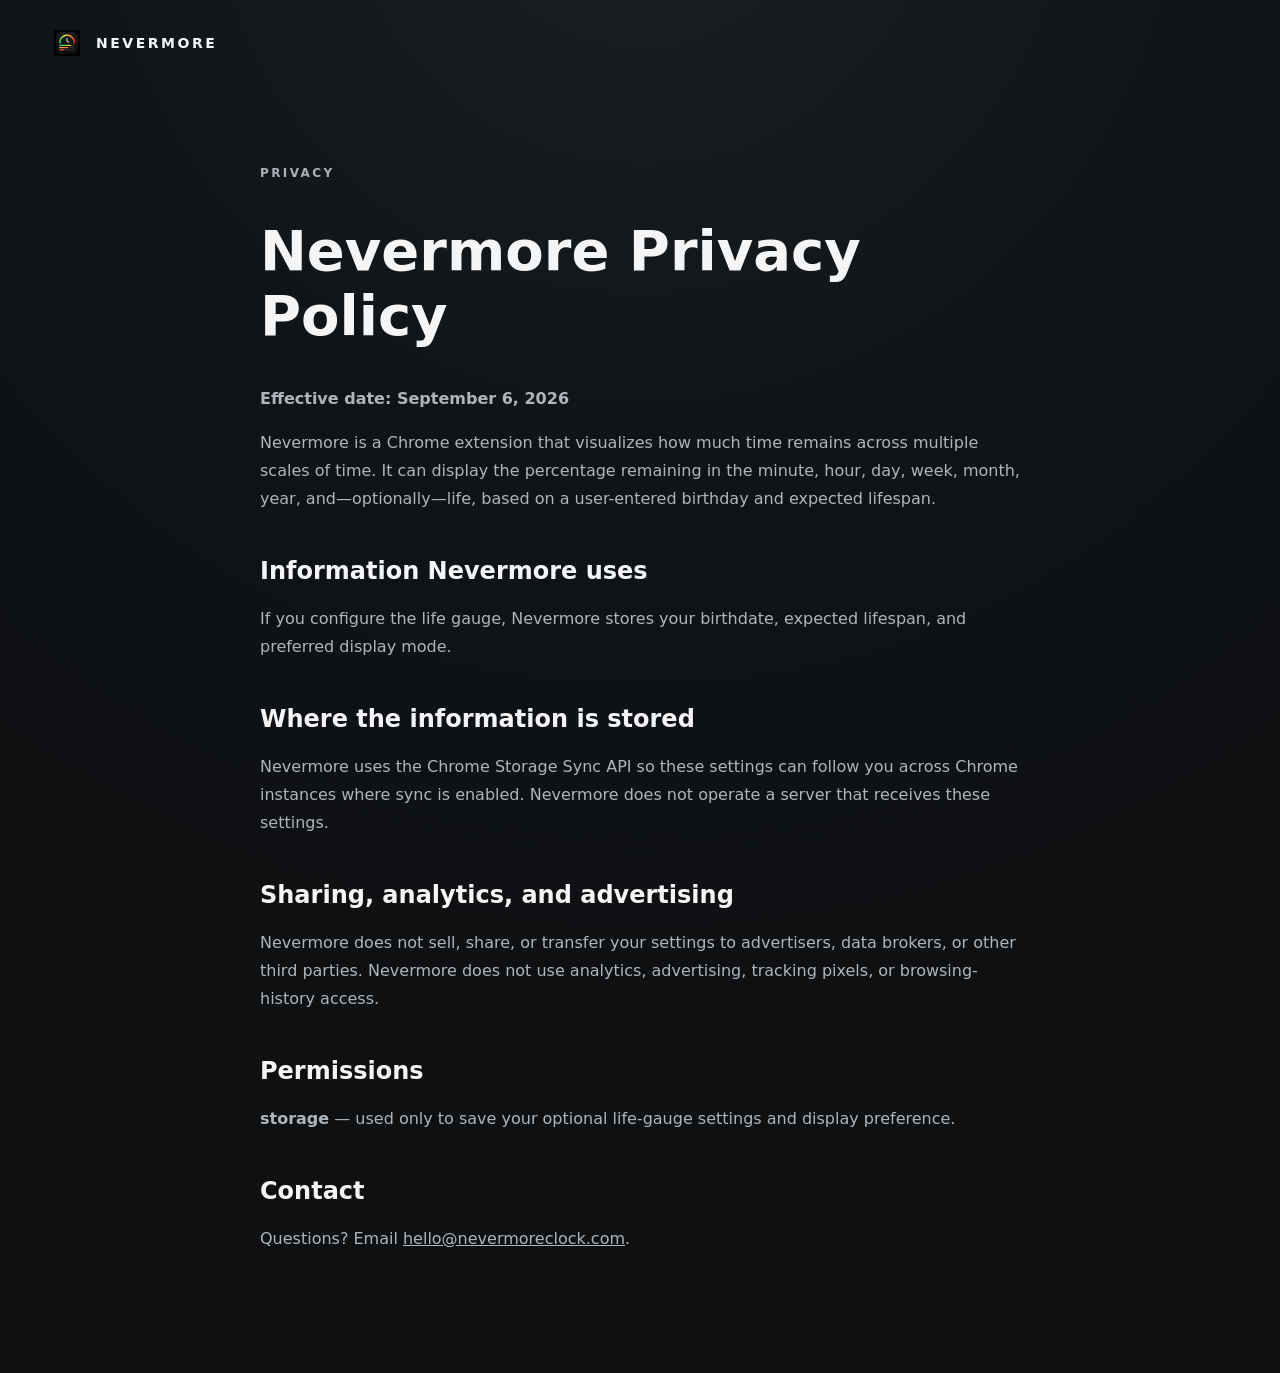
==== privacy/index.html @ fda9c634 "Add files via upload" ====
<!doctype html>
<html lang="en">
<head>
<meta charset="utf-8"><meta name="viewport" content="width=device-width,initial-scale=1">
<title>Privacy — Nevermore</title><link rel="stylesheet" href="../styles.css">
<style>.policy{width:min(760px,calc(100% - 40px));margin:80px auto 120px}.policy h1{font-size:56px}.policy h2{margin-top:44px;font-size:24px}.policy p,.policy li{color:#aeb6bd;line-height:1.75}.policy a{text-decoration:underline}</style>
</head>
<body>
<header class="site-header"><a class="brand" href="../"><img src="../assets/icon.png" alt=""><span>NEVERMORE</span></a></header>
<main class="policy">
<div class="eyebrow">Privacy</div>
<h1>Nevermore Privacy Policy</h1>
<p><strong>Effective date: September 6, 2026</strong></p>
<p>Nevermore is a Chrome extension that visualizes how much time remains across multiple scales of time. It can display the percentage remaining in the minute, hour, day, week, month, year, and—optionally—life, based on a user-entered birthday and expected lifespan.</p>
<h2>Information Nevermore uses</h2>
<p>If you configure the life gauge, Nevermore stores your birthdate, expected lifespan, and preferred display mode.</p>
<h2>Where the information is stored</h2>
<p>Nevermore uses the Chrome Storage Sync API so these settings can follow you across Chrome instances where sync is enabled. Nevermore does not operate a server that receives these settings.</p>
<h2>Sharing, analytics, and advertising</h2>
<p>Nevermore does not sell, share, or transfer your settings to advertisers, data brokers, or other third parties. Nevermore does not use analytics, advertising, tracking pixels, or browsing-history access.</p>
<h2>Permissions</h2>
<p><strong>storage</strong> — used only to save your optional life-gauge settings and display preference.</p>
<h2>Contact</h2>
<p>Questions? Email <a href="mailto:hello@nevermoreclock.com">hello@nevermoreclock.com</a>.</p>
</main>
</body></html>
---- styles.css ----
*{box-sizing:border-box}html{scroll-behavior:smooth}body{margin:0;background:radial-gradient(circle at 50% -10%,#1b2024 0,#111417 36%,#0e1012 70%);color:#f3f5f6;font-family:Inter,system-ui,-apple-system,BlinkMacSystemFont,"Segoe UI",sans-serif;-webkit-font-smoothing:antialiased}a{color:inherit;text-decoration:none}.site-header,.hero,.section,.physical,.cta,footer{width:min(1180px,calc(100% - 48px));margin:auto}.site-header{padding:26px 0;display:flex;justify-content:space-between;align-items:center}.brand{display:flex;align-items:center;gap:12px;font-size:14px;font-weight:700;letter-spacing:.18em}.brand img{width:34px;height:34px;border-radius:9px}nav{display:flex;gap:28px;align-items:center;color:#969fa8;font-size:14px}.pill{border:1px solid #292f34;border-radius:999px;padding:10px 15px;color:#f3f5f6}.hero{min-height:690px;display:grid;grid-template-columns:1.02fr .98fr;gap:70px;align-items:center;padding:70px 0 110px}.eyebrow{text-transform:uppercase;letter-spacing:.2em;font-size:12px;font-weight:650;color:#aab2ba}.hero h1{font-size:clamp(64px,7vw,108px);line-height:.93;letter-spacing:-.055em;margin:18px 0 24px}.hero-copy>p{font-size:20px;line-height:1.65;color:#b4bcc4;max-width:650px}.actions{display:flex;gap:12px;flex-wrap:wrap;margin-top:34px}.button{display:inline-flex;align-items:center;justify-content:center;min-height:50px;padding:0 22px;border-radius:12px;font-size:14px;font-weight:650}.primary{background:#f3f5f6;color:#111315}.secondary{border:1px solid #292f34}.micro{font-size:12px;color:#727c85;margin-top:16px}.hero-card{padding:34px;border:1px solid #242a2f;border-radius:28px;background:linear-gradient(180deg,#171b1f,#111417);box-shadow:0 34px 90px rgba(0,0,0,.42)}.arc-stack{height:270px;position:relative;overflow:hidden}.arc-stack i{position:absolute;left:50%;bottom:0;transform:translateX(-50%);border-style:solid;border-bottom:none;border-radius:999px 999px 0 0}.a1{width:420px;height:210px;border-width:13px;border-color:#39ff57}.a2{width:360px;height:180px;border-width:13px;border-color:#80d94a}.a3{width:300px;height:150px;border-width:13px;border-color:#f0d83e}.a4{width:240px;height:120px;border-width:13px;border-color:#f28a36}.a5{width:180px;height:90px;border-width:13px;border-color:#ef4638}.a6{width:120px;height:60px;border-width:13px;border-color:#c82128}.a7{width:60px;height:30px;border-width:13px;border-color:#ef6539}.legend{display:grid;grid-template-columns:repeat(4,1fr);gap:16px 18px;margin-top:26px}.legend div{display:flex;flex-direction:column;gap:4px}.legend span{font-size:10px;letter-spacing:.14em;color:#969fa8}.legend b{font-size:18px}.statement{width:min(980px,calc(100% - 48px));margin:auto;padding:110px 0;text-align:center}.statement p{font-size:clamp(32px,4.5vw,66px);line-height:1.15;letter-spacing:-.035em;color:#69737c;margin:0}.statement strong{color:#f3f5f6}.section{padding:100px 0}.section h2,.physical h2,.cta h2{font-size:clamp(42px,5vw,70px);line-height:1;letter-spacing:-.04em;margin:14px 0 0;max-width:780px}.cards{display:grid;grid-template-columns:repeat(3,1fr);gap:18px;margin-top:54px}.cards article{min-height:280px;padding:28px;border:1px solid #292f34;border-radius:20px;background:rgba(255,255,255,.018)}.cards small{color:#69737c;letter-spacing:.16em}.cards h3{margin:72px 0 12px;font-size:24px}.cards p,.physical p{color:#969fa8;line-height:1.7}.screenshot{width:min(1320px,calc(100% - 30px));margin:20px auto 120px;padding:12px;border:1px solid #292f34;border-radius:24px;background:#15181b;box-shadow:0 30px 90px rgba(0,0,0,.34)}.screenshot img{display:block;width:100%;border-radius:14px}.physical{padding:120px 0;display:grid;grid-template-columns:1fr 1fr;gap:80px;align-items:center}.text-link{display:inline-block;margin-top:20px;color:#c9d0d6;font-weight:600}.wood{width:min(440px,100%);aspect-ratio:1.3/1;margin:auto;border-radius:18px;background:linear-gradient(90deg,rgba(90,55,29,.22),rgba(255,255,255,.04)),#8f6849;box-shadow:0 30px 70px rgba(0,0,0,.35);position:relative}.wood-arcs{position:absolute;inset:14% 12%;overflow:hidden}.wood-arcs i{position:absolute;left:50%;bottom:10%;transform:translateX(-50%);border:8px solid rgba(15,17,19,.88);border-bottom:none;border-radius:999px 999px 0 0}.wood-arcs i:nth-child(1){width:100%;height:50%}.wood-arcs i:nth-child(2){width:82%;height:41%}.wood-arcs i:nth-child(3){width:64%;height:32%}.wood-arcs i:nth-child(4){width:46%;height:23%}.wood-arcs i:nth-child(5){width:28%;height:14%}.cta{margin-top:40px;margin-bottom:100px;padding:34px;border:1px solid #292f34;border-radius:24px;background:linear-gradient(180deg,#171b1f,#111417);display:grid;grid-template-columns:auto 1fr auto;gap:24px;align-items:center}.cta img{width:64px;border-radius:16px}.cta h2{font-size:34px;margin-top:6px}footer{padding:28px 0 40px;border-top:1px solid #292f34;display:grid;grid-template-columns:1fr auto 1fr;color:#737d86;font-size:12px}footer div:last-child{text-align:right}@media(max-width:900px){nav a:not(.pill){display:none}.hero{grid-template-columns:1fr}.cards{grid-template-columns:1fr}.physical{grid-template-columns:1fr}.cta{grid-template-columns:auto 1fr}.cta .button{grid-column:1/-1}}@media(max-width:620px){.site-header,.hero,.section,.physical,.cta,footer,.statement{width:min(100% - 28px,1180px)}nav .pill{display:none}.hero{min-height:0;padding:44px 0 70px}.hero h1{font-size:clamp(58px,18vw,82px)}.hero-copy>p{font-size:17px}.hero-card{padding:22px}.arc-stack{height:210px}.a1{width:330px;height:165px}.a2{width:282px;height:141px}.a3{width:234px;height:117px}.a4{width:186px;height:93px}.a5{width:138px;height:69px}.a6{width:90px;height:45px}.a7{width:48px;height:24px}.legend{grid-template-columns:repeat(2,1fr)}.statement{padding:70px 0}.section{padding:70px 0}.physical{padding:80px 0}.cta{grid-template-columns:1fr}footer{grid-template-columns:1fr;gap:12px}footer div:last-child{text-align:left}}
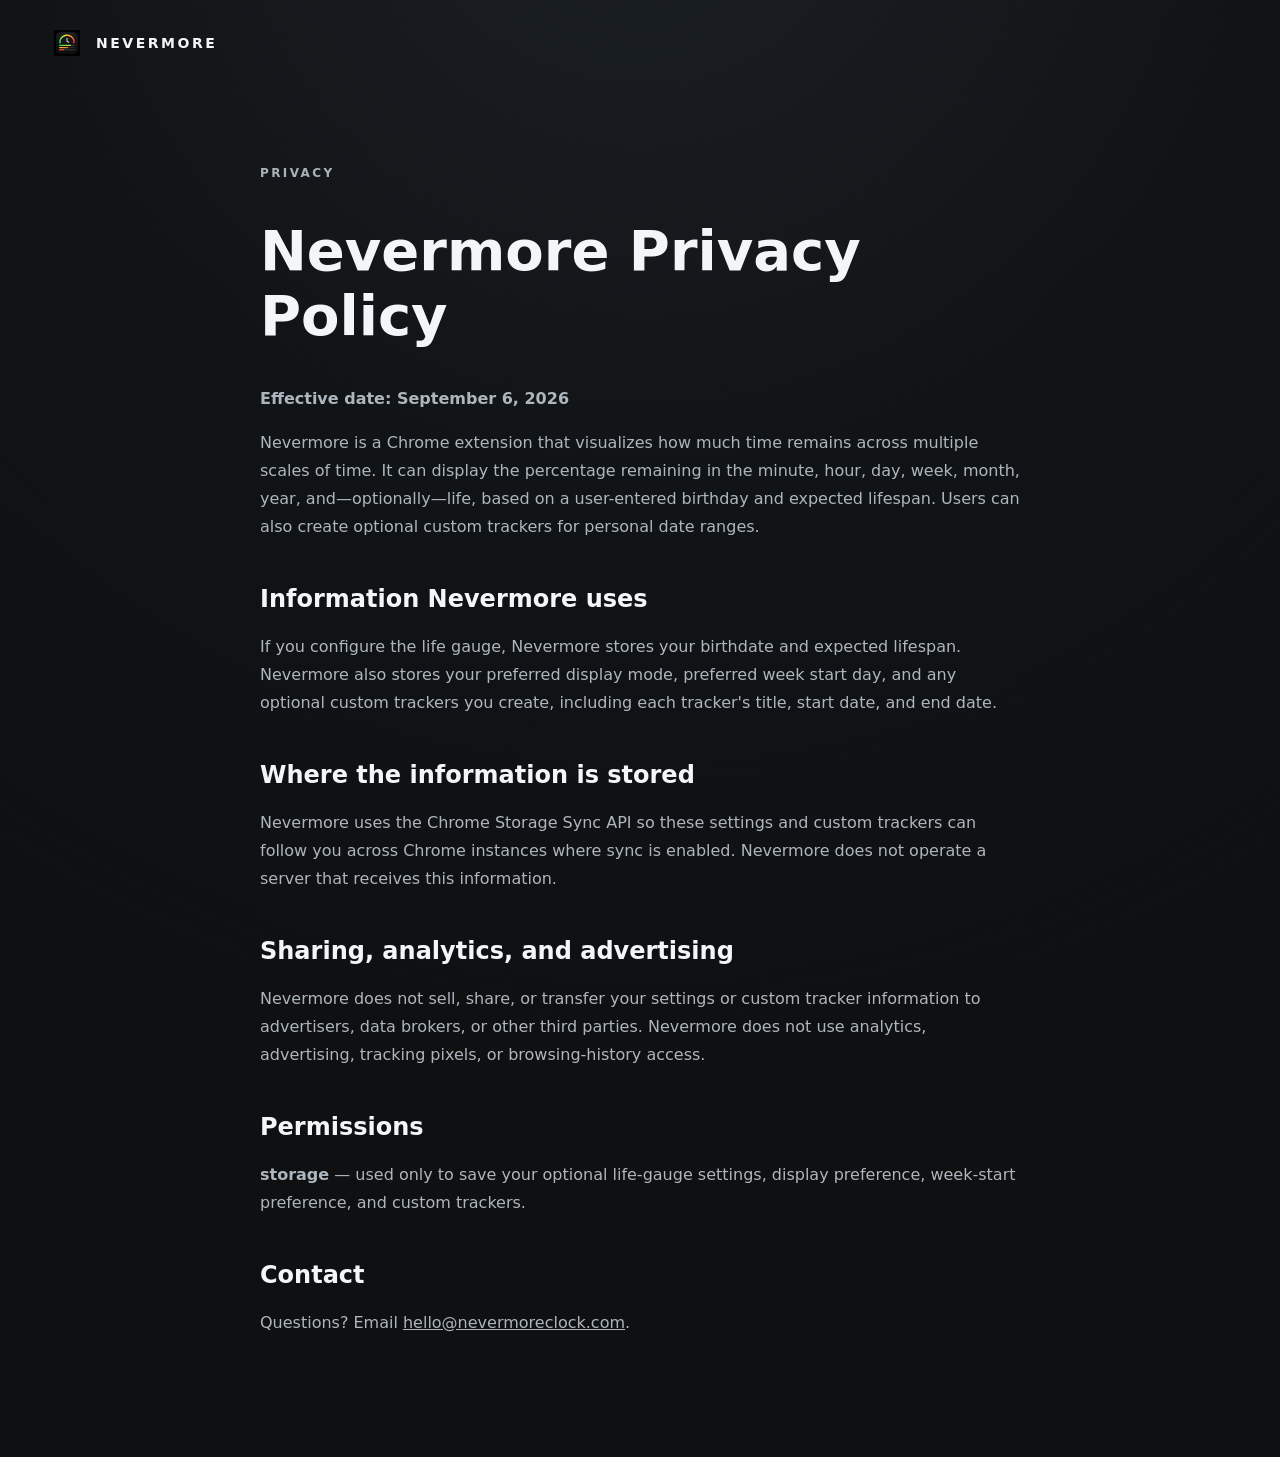
==== commit 9fd6a29a: "Add files via upload" ====
--- a/privacy/index.html
+++ b/privacy/index.html
@@ -4,6 +4,11 @@
 <meta charset="utf-8"><meta name="viewport" content="width=device-width,initial-scale=1">
 <title>Privacy — Nevermore</title><link rel="stylesheet" href="../styles.css">
 <style>.policy{width:min(760px,calc(100% - 40px));margin:80px auto 120px}.policy h1{font-size:56px}.policy h2{margin-top:44px;font-size:24px}.policy p,.policy li{color:#aeb6bd;line-height:1.75}.policy a{text-decoration:underline}</style>
+
+<link rel="icon" href="/favicon.ico" sizes="any">
+<link rel="icon" type="image/png" href="/favicon-32x32.png" sizes="32x32">
+<link rel="apple-touch-icon" href="/apple-touch-icon.png">
+<meta name="theme-color" content="#0e1012">
 </head>
 <body>
 <header class="site-header"><a class="brand" href="../"><img src="../assets/icon.png" alt=""><span>NEVERMORE</span></a></header>
@@ -11,16 +16,16 @@
 <div class="eyebrow">Privacy</div>
 <h1>Nevermore Privacy Policy</h1>
 <p><strong>Effective date: September 6, 2026</strong></p>
-<p>Nevermore is a Chrome extension that visualizes how much time remains across multiple scales of time. It can display the percentage remaining in the minute, hour, day, week, month, year, and—optionally—life, based on a user-entered birthday and expected lifespan.</p>
+<p>Nevermore is a Chrome extension that visualizes how much time remains across multiple scales of time. It can display the percentage remaining in the minute, hour, day, week, month, year, and—optionally—life, based on a user-entered birthday and expected lifespan. Users can also create optional custom trackers for personal date ranges.</p>
 <h2>Information Nevermore uses</h2>
-<p>If you configure the life gauge, Nevermore stores your birthdate, expected lifespan, and preferred display mode.</p>
+<p>If you configure the life gauge, Nevermore stores your birthdate and expected lifespan. Nevermore also stores your preferred display mode, preferred week start day, and any optional custom trackers you create, including each tracker's title, start date, and end date.</p>
 <h2>Where the information is stored</h2>
-<p>Nevermore uses the Chrome Storage Sync API so these settings can follow you across Chrome instances where sync is enabled. Nevermore does not operate a server that receives these settings.</p>
+<p>Nevermore uses the Chrome Storage Sync API so these settings and custom trackers can follow you across Chrome instances where sync is enabled. Nevermore does not operate a server that receives this information.</p>
 <h2>Sharing, analytics, and advertising</h2>
-<p>Nevermore does not sell, share, or transfer your settings to advertisers, data brokers, or other third parties. Nevermore does not use analytics, advertising, tracking pixels, or browsing-history access.</p>
+<p>Nevermore does not sell, share, or transfer your settings or custom tracker information to advertisers, data brokers, or other third parties. Nevermore does not use analytics, advertising, tracking pixels, or browsing-history access.</p>
 <h2>Permissions</h2>
-<p><strong>storage</strong> — used only to save your optional life-gauge settings and display preference.</p>
+<p><strong>storage</strong> — used only to save your optional life-gauge settings, display preference, week-start preference, and custom trackers.</p>
 <h2>Contact</h2>
 <p>Questions? Email <a href="mailto:hello@nevermoreclock.com">hello@nevermoreclock.com</a>.</p>
 </main>
-</body></html>+</body></html>
--- a/styles.css
+++ b/styles.css
@@ -1 +1,226 @@
-*{box-sizing:border-box}html{scroll-behavior:smooth}body{margin:0;background:radial-gradient(circle at 50% -10%,#1b2024 0,#111417 36%,#0e1012 70%);color:#f3f5f6;font-family:Inter,system-ui,-apple-system,BlinkMacSystemFont,"Segoe UI",sans-serif;-webkit-font-smoothing:antialiased}a{color:inherit;text-decoration:none}.site-header,.hero,.section,.physical,.cta,footer{width:min(1180px,calc(100% - 48px));margin:auto}.site-header{padding:26px 0;display:flex;justify-content:space-between;align-items:center}.brand{display:flex;align-items:center;gap:12px;font-size:14px;font-weight:700;letter-spacing:.18em}.brand img{width:34px;height:34px;border-radius:9px}nav{display:flex;gap:28px;align-items:center;color:#969fa8;font-size:14px}.pill{border:1px solid #292f34;border-radius:999px;padding:10px 15px;color:#f3f5f6}.hero{min-height:690px;display:grid;grid-template-columns:1.02fr .98fr;gap:70px;align-items:center;padding:70px 0 110px}.eyebrow{text-transform:uppercase;letter-spacing:.2em;font-size:12px;font-weight:650;color:#aab2ba}.hero h1{font-size:clamp(64px,7vw,108px);line-height:.93;letter-spacing:-.055em;margin:18px 0 24px}.hero-copy>p{font-size:20px;line-height:1.65;color:#b4bcc4;max-width:650px}.actions{display:flex;gap:12px;flex-wrap:wrap;margin-top:34px}.button{display:inline-flex;align-items:center;justify-content:center;min-height:50px;padding:0 22px;border-radius:12px;font-size:14px;font-weight:650}.primary{background:#f3f5f6;color:#111315}.secondary{border:1px solid #292f34}.micro{font-size:12px;color:#727c85;margin-top:16px}.hero-card{padding:34px;border:1px solid #242a2f;border-radius:28px;background:linear-gradient(180deg,#171b1f,#111417);box-shadow:0 34px 90px rgba(0,0,0,.42)}.arc-stack{height:270px;position:relative;overflow:hidden}.arc-stack i{position:absolute;left:50%;bottom:0;transform:translateX(-50%);border-style:solid;border-bottom:none;border-radius:999px 999px 0 0}.a1{width:420px;height:210px;border-width:13px;border-color:#39ff57}.a2{width:360px;height:180px;border-width:13px;border-color:#80d94a}.a3{width:300px;height:150px;border-width:13px;border-color:#f0d83e}.a4{width:240px;height:120px;border-width:13px;border-color:#f28a36}.a5{width:180px;height:90px;border-width:13px;border-color:#ef4638}.a6{width:120px;height:60px;border-width:13px;border-color:#c82128}.a7{width:60px;height:30px;border-width:13px;border-color:#ef6539}.legend{display:grid;grid-template-columns:repeat(4,1fr);gap:16px 18px;margin-top:26px}.legend div{display:flex;flex-direction:column;gap:4px}.legend span{font-size:10px;letter-spacing:.14em;color:#969fa8}.legend b{font-size:18px}.statement{width:min(980px,calc(100% - 48px));margin:auto;padding:110px 0;text-align:center}.statement p{font-size:clamp(32px,4.5vw,66px);line-height:1.15;letter-spacing:-.035em;color:#69737c;margin:0}.statement strong{color:#f3f5f6}.section{padding:100px 0}.section h2,.physical h2,.cta h2{font-size:clamp(42px,5vw,70px);line-height:1;letter-spacing:-.04em;margin:14px 0 0;max-width:780px}.cards{display:grid;grid-template-columns:repeat(3,1fr);gap:18px;margin-top:54px}.cards article{min-height:280px;padding:28px;border:1px solid #292f34;border-radius:20px;background:rgba(255,255,255,.018)}.cards small{color:#69737c;letter-spacing:.16em}.cards h3{margin:72px 0 12px;font-size:24px}.cards p,.physical p{color:#969fa8;line-height:1.7}.screenshot{width:min(1320px,calc(100% - 30px));margin:20px auto 120px;padding:12px;border:1px solid #292f34;border-radius:24px;background:#15181b;box-shadow:0 30px 90px rgba(0,0,0,.34)}.screenshot img{display:block;width:100%;border-radius:14px}.physical{padding:120px 0;display:grid;grid-template-columns:1fr 1fr;gap:80px;align-items:center}.text-link{display:inline-block;margin-top:20px;color:#c9d0d6;font-weight:600}.wood{width:min(440px,100%);aspect-ratio:1.3/1;margin:auto;border-radius:18px;background:linear-gradient(90deg,rgba(90,55,29,.22),rgba(255,255,255,.04)),#8f6849;box-shadow:0 30px 70px rgba(0,0,0,.35);position:relative}.wood-arcs{position:absolute;inset:14% 12%;overflow:hidden}.wood-arcs i{position:absolute;left:50%;bottom:10%;transform:translateX(-50%);border:8px solid rgba(15,17,19,.88);border-bottom:none;border-radius:999px 999px 0 0}.wood-arcs i:nth-child(1){width:100%;height:50%}.wood-arcs i:nth-child(2){width:82%;height:41%}.wood-arcs i:nth-child(3){width:64%;height:32%}.wood-arcs i:nth-child(4){width:46%;height:23%}.wood-arcs i:nth-child(5){width:28%;height:14%}.cta{margin-top:40px;margin-bottom:100px;padding:34px;border:1px solid #292f34;border-radius:24px;background:linear-gradient(180deg,#171b1f,#111417);display:grid;grid-template-columns:auto 1fr auto;gap:24px;align-items:center}.cta img{width:64px;border-radius:16px}.cta h2{font-size:34px;margin-top:6px}footer{padding:28px 0 40px;border-top:1px solid #292f34;display:grid;grid-template-columns:1fr auto 1fr;color:#737d86;font-size:12px}footer div:last-child{text-align:right}@media(max-width:900px){nav a:not(.pill){display:none}.hero{grid-template-columns:1fr}.cards{grid-template-columns:1fr}.physical{grid-template-columns:1fr}.cta{grid-template-columns:auto 1fr}.cta .button{grid-column:1/-1}}@media(max-width:620px){.site-header,.hero,.section,.physical,.cta,footer,.statement{width:min(100% - 28px,1180px)}nav .pill{display:none}.hero{min-height:0;padding:44px 0 70px}.hero h1{font-size:clamp(58px,18vw,82px)}.hero-copy>p{font-size:17px}.hero-card{padding:22px}.arc-stack{height:210px}.a1{width:330px;height:165px}.a2{width:282px;height:141px}.a3{width:234px;height:117px}.a4{width:186px;height:93px}.a5{width:138px;height:69px}.a6{width:90px;height:45px}.a7{width:48px;height:24px}.legend{grid-template-columns:repeat(2,1fr)}.statement{padding:70px 0}.section{padding:70px 0}.physical{padding:80px 0}.cta{grid-template-columns:1fr}footer{grid-template-columns:1fr;gap:12px}footer div:last-child{text-align:left}}+*{box-sizing:border-box}
+html{scroll-behavior:smooth;overflow-x:hidden}
+body{
+  margin:0;
+  overflow-x:hidden;
+  background:radial-gradient(circle at 50% -10%,#1b2024 0,#111417 36%,#0e1012 70%);
+  color:#f3f5f6;
+  font-family:Inter,system-ui,-apple-system,BlinkMacSystemFont,"Segoe UI",sans-serif;
+  -webkit-font-smoothing:antialiased
+}
+a{color:inherit;text-decoration:none}
+img,svg{max-width:100%}
+.site-header,.hero,.section,.views-section,.physical,.cta,footer{
+  width:min(1180px,calc(100vw - 48px));
+  max-width:100%;
+  margin:auto
+}
+.site-header{
+  padding:26px 0;
+  display:flex;
+  justify-content:space-between;
+  align-items:center
+}
+.brand{
+  display:flex;
+  align-items:center;
+  gap:12px;
+  font-size:14px;
+  font-weight:700;
+  letter-spacing:.18em
+}
+.brand img{width:34px;height:34px;border-radius:9px}
+nav{display:flex;gap:28px;align-items:center;color:#969fa8;font-size:14px}
+.pill{border:1px solid #292f34;border-radius:999px;padding:10px 15px;color:#f3f5f6}
+
+.hero{
+  min-width:0;
+  min-height:690px;
+  display:grid;
+  grid-template-columns:.82fr 1.18fr;
+  gap:58px;
+  align-items:center;
+  padding:70px 0 110px
+}
+.eyebrow{
+  text-transform:uppercase;
+  letter-spacing:.2em;
+  font-size:12px;
+  font-weight:650;
+  color:#aab2ba
+}
+.hero h1{
+  font-size:clamp(64px,7vw,108px);
+  line-height:.93;
+  letter-spacing:-.055em;
+  margin:18px 0 24px
+}
+.hero-copy{min-width:0}
+.hero-copy>p{
+  font-size:20px;
+  line-height:1.65;
+  color:#b4bcc4;
+  max-width:620px
+}
+.actions{display:flex;gap:12px;flex-wrap:wrap;margin-top:34px}
+.button{
+  display:inline-flex;
+  align-items:center;
+  justify-content:center;
+  min-height:50px;
+  padding:0 22px;
+  border-radius:12px;
+  font-size:14px;
+  font-weight:650
+}
+.primary{background:#f3f5f6;color:#111315}
+.secondary{border:1px solid #292f34}
+.micro{font-size:12px;color:#727c85;margin-top:16px}
+
+.product-shot{
+  width:100%;
+  max-width:100%;
+  min-width:0;
+  border:1px solid #292f34;
+  border-radius:24px;
+  overflow:hidden;
+  background:#101214;
+  box-shadow:0 30px 90px rgba(0,0,0,.36)
+}
+.product-shot img{
+  display:block;
+  width:100%;
+  max-width:100%;
+  height:auto;
+  object-fit:contain
+}
+.hero-shot{padding:0}
+.hero-shot img{border-radius:23px}
+
+.section{padding:120px 0 100px}
+.section-intro{
+  text-align:center;
+  max-width:900px;
+  margin:0 auto
+}
+.section-intro h2{
+  font-size:clamp(44px,5.6vw,76px);
+  line-height:1;
+  letter-spacing:-.045em;
+  margin:0
+}
+.section-intro p{
+  margin:16px 0 0;
+  color:#8f98a0;
+  font-size:clamp(18px,2vw,24px);
+  letter-spacing:-.015em
+}
+.cards{
+  min-width:0;
+  display:grid;
+  grid-template-columns:repeat(3,1fr);
+  gap:18px;
+  margin-top:58px
+}
+.cards article{
+  min-height:280px;
+  padding:28px;
+  border:1px solid #292f34;
+  border-radius:20px;
+  background:rgba(255,255,255,.018)
+}
+.cards small{color:#69737c;letter-spacing:.16em}
+.cards h3{margin:72px 0 12px;font-size:24px}
+.cards p,.physical p{color:#969fa8;line-height:1.7}
+
+.views-section{padding:40px 0 120px}
+.section-intro.compact{margin-bottom:44px}
+.section-intro.compact h2{
+  margin-top:14px;
+  font-size:clamp(38px,4.4vw,62px)
+}
+.combined-shot{
+  width:100%;
+  max-width:1120px;
+  margin:0 auto
+}
+.combined-shot img{border-radius:23px}
+
+.physical{
+  min-width:0;
+  padding:120px 0;
+}
+.physical-consolidated{
+  max-width:980px;
+  margin:0 auto;
+  padding:64px 68px;
+  border:1px solid #292f34;
+  border-radius:24px;
+  background:radial-gradient(circle at 82% 18%,rgba(245,182,63,.07),transparent 34%),linear-gradient(180deg,#171b1f,#101214);
+  box-shadow:0 30px 80px rgba(0,0,0,.28);
+}
+.physical h2,.cta h2{
+  font-size:clamp(42px,5vw,70px);
+  line-height:1;
+  letter-spacing:-.04em;
+  margin:14px 0 0;
+  max-width:780px
+}
+.physical-consolidated p{
+  max-width:720px;
+  margin:26px 0 0;
+  color:#969fa8;
+  font-size:20px;
+  line-height:1.65;
+}
+.text-link{
+  display:inline-block;
+  margin-top:28px;
+  color:#c9d0d6;
+  font-weight:600
+}
+.cta img{width:64px;border-radius:16px}
+.cta h2{font-size:34px;margin-top:6px}
+
+footer{
+  padding:28px 0 40px;
+  border-top:1px solid #292f34;
+  display:grid;
+  grid-template-columns:1fr auto 1fr;
+  color:#737d86;
+  font-size:12px
+}
+footer div:last-child{text-align:right}
+
+@media(max-width:980px){
+  nav a:not(.pill){display:none}
+  .hero{
+    grid-template-columns:1fr;
+    min-height:0
+  }
+  .hero-copy{text-align:center}
+  .hero-copy{min-width:0}
+.hero-copy>p{margin-left:auto;margin-right:auto}
+  .actions{justify-content:center}
+  .cards{grid-template-columns:1fr}
+  .cta{grid-template-columns:auto 1fr}
+  .cta .button{grid-column:1/-1}
+}
+@media(max-width:620px){
+  .site-header,.hero,.section,.views-section,.physical,.cta,footer{
+    width:min(calc(100vw - 28px),1180px)
+  }
+  nav .pill{display:none}
+  .hero{padding:44px 0 70px}
+  .hero h1{font-size:clamp(58px,18vw,82px)}
+  .hero-copy{min-width:0}
+.hero-copy>p{font-size:17px}
+  .section{padding:78px 0 70px}
+  .views-section{padding:20px 0 80px}
+  .physical{padding:80px 0}
+  .physical-consolidated{padding:40px 28px}
+  .physical-consolidated p{font-size:18px}
+  .cta{grid-template-columns:1fr}
+  footer{grid-template-columns:1fr;gap:12px}
+  footer div:last-child{text-align:left}
+}
